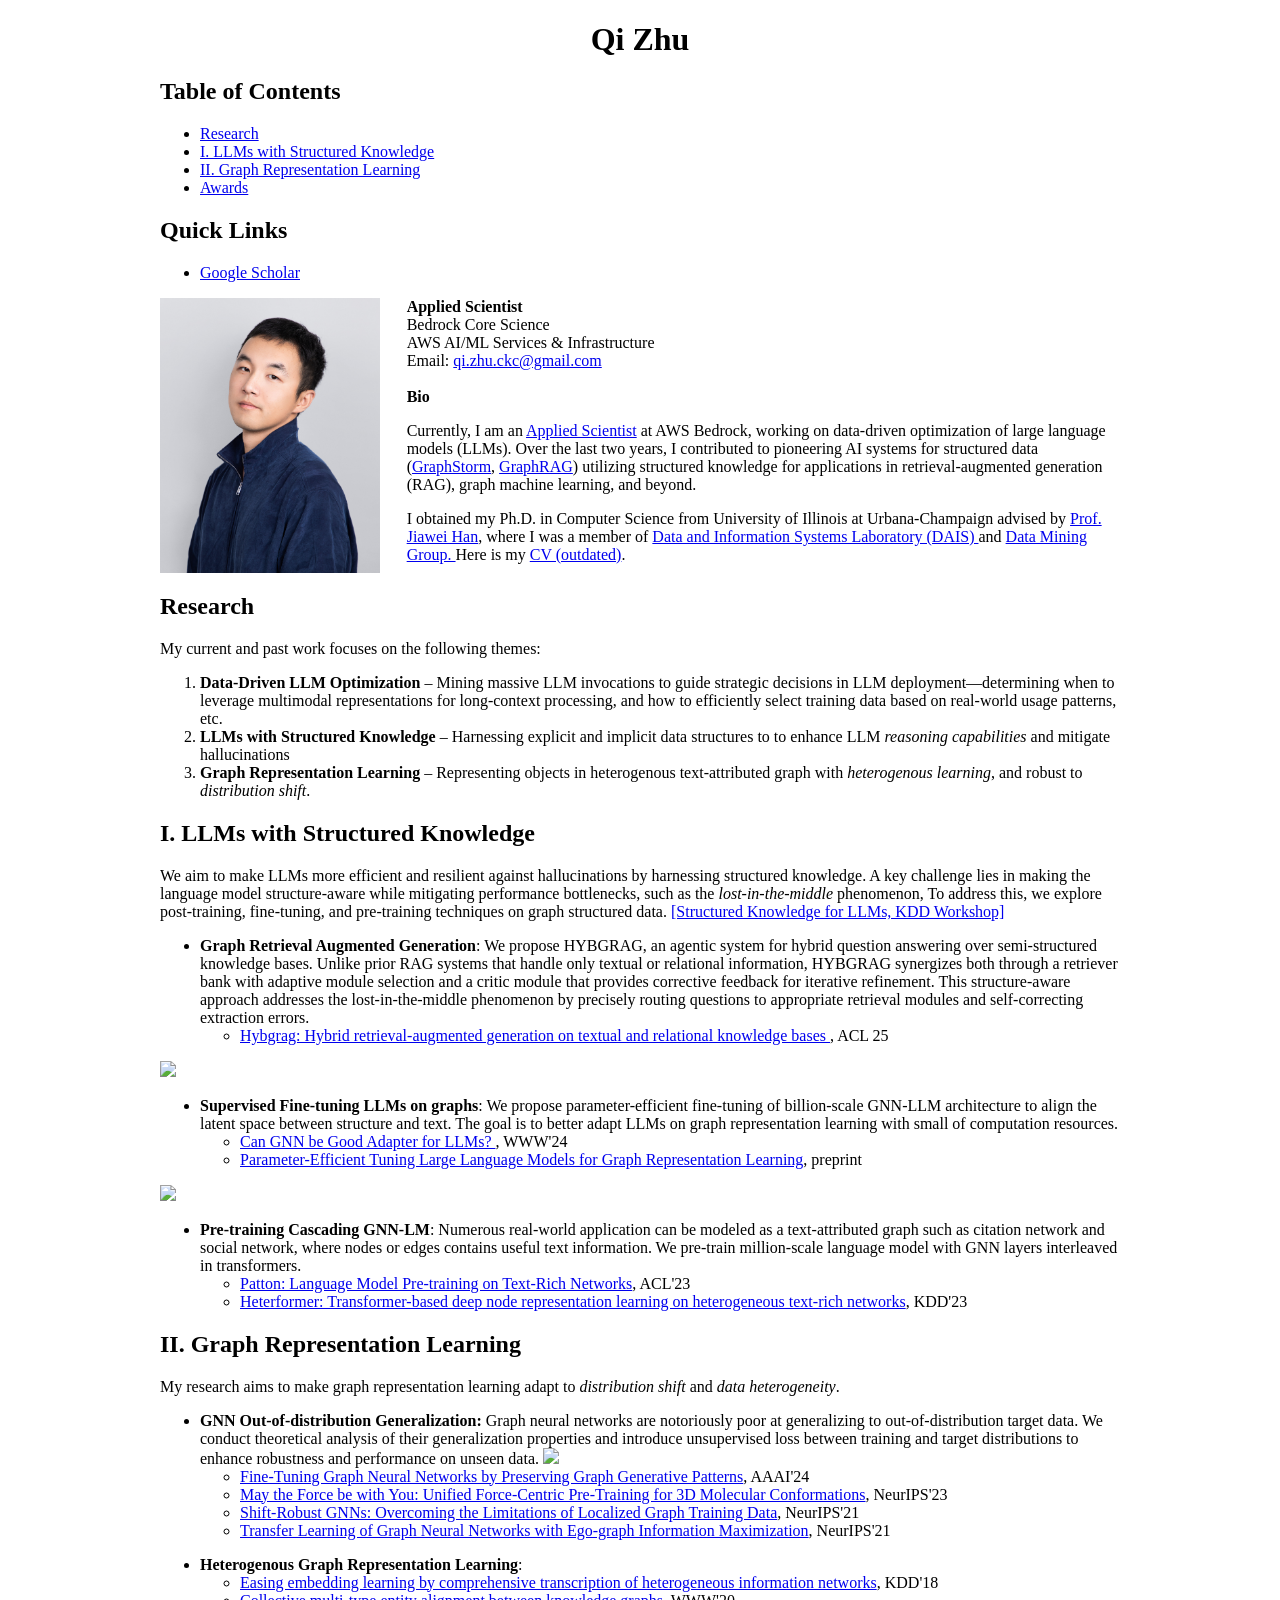
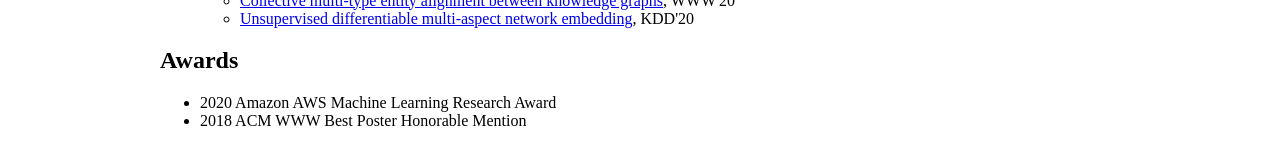
==== index.html @ 752761e5 "dec 2025 update" ====
<?xml version="1.0" encoding="utf-8"?>
<!DOCTYPE html PUBLIC "-//W3C//DTD XHTML 1.0 Strict//EN"
"http://www.w3.org/TR/xhtml1/DTD/xhtml1-strict.dtd">
<html xmlns="http://www.w3.org/1999/xhtml" lang="en" xml:lang="en">
<head>
<!-- 2024-06-26 Wed 15:24 -->
<meta http-equiv="Content-Type" content="text/html;charset=utf-8" />
<meta name="viewport" content="width=device-width, initial-scale=1" />
<title>Qi Zhu</title>
<meta name="generator" content="Org Mode" />
<style>
  #content { max-width: 60em; margin: auto; }
  .title  { text-align: center;
             margin-bottom: .2em; }
  .subtitle { text-align: center;
              font-size: medium;
              font-weight: bold;
              margin-top:0; }
  .todo   { font-family: monospace; color: red; }
  .done   { font-family: monospace; color: green; }
  .priority { font-family: monospace; color: orange; }
  .tag    { background-color: #eee; font-family: monospace;
            padding: 2px; font-size: 80%; font-weight: normal; }
  .timestamp { color: #bebebe; }
  .timestamp-kwd { color: #5f9ea0; }
  .org-right  { margin-left: auto; margin-right: 0px;  text-align: right; }
  .org-left   { margin-left: 0px;  margin-right: auto; text-align: left; }
  .org-center { margin-left: auto; margin-right: auto; text-align: center; }
  .underline { text-decoration: underline; }
  #postamble p, #preamble p { font-size: 90%; margin: .2em; }
  p.verse { margin-left: 3%; }
  pre {
    border: 1px solid #e6e6e6;
    border-radius: 3px;
    background-color: #f2f2f2;
    padding: 8pt;
    font-family: monospace;
    overflow: auto;
    margin: 1.2em;
  }
  pre.src {
    position: relative;
    overflow: auto;
  }
  pre.src:before {
    display: none;
    position: absolute;
    top: -8px;
    right: 12px;
    padding: 3px;
    color: #555;
    background-color: #f2f2f299;
  }
  pre.src:hover:before { display: inline; margin-top: 14px;}
  /* Languages per Org manual */
  pre.src-asymptote:before { content: 'Asymptote'; }
  pre.src-awk:before { content: 'Awk'; }
  pre.src-authinfo::before { content: 'Authinfo'; }
  pre.src-C:before { content: 'C'; }
  /* pre.src-C++ doesn't work in CSS */
  pre.src-clojure:before { content: 'Clojure'; }
  pre.src-css:before { content: 'CSS'; }
  pre.src-D:before { content: 'D'; }
  pre.src-ditaa:before { content: 'ditaa'; }
  pre.src-dot:before { content: 'Graphviz'; }
  pre.src-calc:before { content: 'Emacs Calc'; }
  pre.src-emacs-lisp:before { content: 'Emacs Lisp'; }
  pre.src-fortran:before { content: 'Fortran'; }
  pre.src-gnuplot:before { content: 'gnuplot'; }
  pre.src-haskell:before { content: 'Haskell'; }
  pre.src-hledger:before { content: 'hledger'; }
  pre.src-java:before { content: 'Java'; }
  pre.src-js:before { content: 'Javascript'; }
  pre.src-latex:before { content: 'LaTeX'; }
  pre.src-ledger:before { content: 'Ledger'; }
  pre.src-lisp:before { content: 'Lisp'; }
  pre.src-lilypond:before { content: 'Lilypond'; }
  pre.src-lua:before { content: 'Lua'; }
  pre.src-matlab:before { content: 'MATLAB'; }
  pre.src-mscgen:before { content: 'Mscgen'; }
  pre.src-ocaml:before { content: 'Objective Caml'; }
  pre.src-octave:before { content: 'Octave'; }
  pre.src-org:before { content: 'Org mode'; }
  pre.src-oz:before { content: 'OZ'; }
  pre.src-plantuml:before { content: 'Plantuml'; }
  pre.src-processing:before { content: 'Processing.js'; }
  pre.src-python:before { content: 'Python'; }
  pre.src-R:before { content: 'R'; }
  pre.src-ruby:before { content: 'Ruby'; }
  pre.src-sass:before { content: 'Sass'; }
  pre.src-scheme:before { content: 'Scheme'; }
  pre.src-screen:before { content: 'Gnu Screen'; }
  pre.src-sed:before { content: 'Sed'; }
  pre.src-sh:before { content: 'shell'; }
  pre.src-sql:before { content: 'SQL'; }
  pre.src-sqlite:before { content: 'SQLite'; }
  /* additional languages in org.el's org-babel-load-languages alist */
  pre.src-forth:before { content: 'Forth'; }
  pre.src-io:before { content: 'IO'; }
  pre.src-J:before { content: 'J'; }
  pre.src-makefile:before { content: 'Makefile'; }
  pre.src-maxima:before { content: 'Maxima'; }
  pre.src-perl:before { content: 'Perl'; }
  pre.src-picolisp:before { content: 'Pico Lisp'; }
  pre.src-scala:before { content: 'Scala'; }
  pre.src-shell:before { content: 'Shell Script'; }
  pre.src-ebnf2ps:before { content: 'ebfn2ps'; }
  /* additional language identifiers per "defun org-babel-execute"
       in ob-*.el */
  pre.src-cpp:before  { content: 'C++'; }
  pre.src-abc:before  { content: 'ABC'; }
  pre.src-coq:before  { content: 'Coq'; }
  pre.src-groovy:before  { content: 'Groovy'; }
  /* additional language identifiers from org-babel-shell-names in
     ob-shell.el: ob-shell is the only babel language using a lambda to put
     the execution function name together. */
  pre.src-bash:before  { content: 'bash'; }
  pre.src-csh:before  { content: 'csh'; }
  pre.src-ash:before  { content: 'ash'; }
  pre.src-dash:before  { content: 'dash'; }
  pre.src-ksh:before  { content: 'ksh'; }
  pre.src-mksh:before  { content: 'mksh'; }
  pre.src-posh:before  { content: 'posh'; }
  /* Additional Emacs modes also supported by the LaTeX listings package */
  pre.src-ada:before { content: 'Ada'; }
  pre.src-asm:before { content: 'Assembler'; }
  pre.src-caml:before { content: 'Caml'; }
  pre.src-delphi:before { content: 'Delphi'; }
  pre.src-html:before { content: 'HTML'; }
  pre.src-idl:before { content: 'IDL'; }
  pre.src-mercury:before { content: 'Mercury'; }
  pre.src-metapost:before { content: 'MetaPost'; }
  pre.src-modula-2:before { content: 'Modula-2'; }
  pre.src-pascal:before { content: 'Pascal'; }
  pre.src-ps:before { content: 'PostScript'; }
  pre.src-prolog:before { content: 'Prolog'; }
  pre.src-simula:before { content: 'Simula'; }
  pre.src-tcl:before { content: 'tcl'; }
  pre.src-tex:before { content: 'TeX'; }
  pre.src-plain-tex:before { content: 'Plain TeX'; }
  pre.src-verilog:before { content: 'Verilog'; }
  pre.src-vhdl:before { content: 'VHDL'; }
  pre.src-xml:before { content: 'XML'; }
  pre.src-nxml:before { content: 'XML'; }
  /* add a generic configuration mode; LaTeX export needs an additional
     (add-to-list 'org-latex-listings-langs '(conf " ")) in .emacs */
  pre.src-conf:before { content: 'Configuration File'; }

  table { border-collapse:collapse; }
  caption.t-above { caption-side: top; }
  caption.t-bottom { caption-side: bottom; }
  td, th { vertical-align:top;  }
  th.org-right  { text-align: center;  }
  th.org-left   { text-align: center;   }
  th.org-center { text-align: center; }
  td.org-right  { text-align: right;  }
  td.org-left   { text-align: left;   }
  td.org-center { text-align: center; }
  dt { font-weight: bold; }
  .footpara { display: inline; }
  .footdef  { margin-bottom: 1em; }
  .figure { padding: 1em; }
  .figure p { text-align: center; }
  .equation-container {
    display: table;
    text-align: center;
    width: 100%;
  }
  .equation {
    vertical-align: middle;
  }
  .equation-label {
    display: table-cell;
    text-align: right;
    vertical-align: middle;
  }
  .inlinetask {
    padding: 10px;
    border: 2px solid gray;
    margin: 10px;
    background: #ffffcc;
  }
  #org-div-home-and-up
   { text-align: right; font-size: 70%; white-space: nowrap; }
  textarea { overflow-x: auto; }
  .linenr { font-size: smaller }
  .code-highlighted { background-color: #ffff00; }
  .org-info-js_info-navigation { border-style: none; }
  #org-info-js_console-label
    { font-size: 10px; font-weight: bold; white-space: nowrap; }
  .org-info-js_search-highlight
    { background-color: #ffff00; color: #000000; font-weight: bold; }
  .org-svg { }
</style>
<link href="css" rel="stylesheet">
<link rel="stylesheet" type="text/css" href="main.css" />
</head>
<body>
<div id="content" class="content">
<h1 class="title">Qi Zhu</h1>
<div id="table-of-contents" role="doc-toc">
<h2>Table of Contents</h2>
<div id="text-table-of-contents" role="doc-toc">
<ul>
<li><a href="#orgbfaee0b">Research</a></li>
<li><a href="#orge2b9ad1">I. LLMs with Structured Knowledge</a></li>
<li><a href="#org9b0ed89">II. Graph Representation Learning</a></li>
<li><a href="#orgf8bf28a">Awards</a></li>
</ul>
</div>
<h2>Quick Links</h2>
<div id="text-table-of-contents">
<ul>
    <li><a href="https://scholar.google.com/citations?user=xCHy4c8AAAAJ&hl=en">Google Scholar</a></li>
</ul>
</div>
</div>
<!-- Global site tag (gtag.js) - Google Analytics -->
<!-- <script async src="https://www.googletagmanager.com/gtag/js?id=UA-96993546-1"></script>  -->
<script>
  window.dataLayer = window.dataLayer || [];
  function gtag(){dataLayer.push(arguments);}
  gtag('js', new Date());
  gtag('config', 'UA-96993546-1');
</script>
<table border="0" cellpadding="0">
<tbody> <tr>
<td valign="top" style="min-width:120px;">
<img src="./selfie.jpg" width="220" style="float:left; margin:0pt 20pt 0pt 0pt;" >
</td>
<td valign="top">
<b>Applied Scientist</b><br>
Bedrock Core Science<br>
AWS AI/ML Services & Infrastructure<br>
<!-- <a href="https://zju">Computer Science Department</a><br> -->
<!-- Office: CODA E1358B<br>  -->
<!--  Address: Urbana, IL 61820<br>  -->
Email: <a href="mailto:qi.zhu.ckc@gmail.com">qi.zhu.ckc@gmail.com</a><br>
<br>

<b>Bio</b><br>
<p>
  Currently, I am an <a href="https://www.linkedin.com/in/qi-zhu-22633598/">Applied Scientist</a> at AWS Bedrock, working on data-driven optimization of large language models (LLMs).
  Over the last two years, I contributed to pioneering AI systems for structured data (<a href="https://dl.acm.org/doi/pdf/10.1145/3637528.3671603">GraphStorm</a>, <a href="https://aws.amazon.com/blogs/machine-learning/build-graphrag-applications-using-amazon-bedrock-knowledge-bases/">GraphRAG</a>) utilizing structured knowledge for applications in retrieval-augmented generation (RAG), graph machine learning, and beyond. 
  
</p>
I obtained my Ph.D. in Computer Science from University of Illinois at Urbana-Champaign advised by 
<a href="https://hanj.cs.illinois.edu/">Prof. Jiawei Han</a>, where I was a member of <a href="https://hanj.cs.illinois.edu/">
  Data and Information Systems Laboratory (DAIS)
</a>
 and 
 <a href="http://dm1.cs.uiuc.edu/">
  Data Mining Group. 
 </a>
Here is my <a href="./files/resume.pdf">CV (outdated)</a>.
</td>
</tr>
</tbody>
</table>

<div id="outline-container-orgbfaee0b" class="outline-2">
<h2 id="orgbfaee0b">Research</h2>
<div class="outline-text-2" id="text-orgbfaee0b">

<p>
  My current and past work focuses on the following themes:
</p>

<ol class="org-ol">
<li><b> Data-Driven LLM Optimization</b> &#x2013; Mining massive LLM invocations to guide strategic decisions in LLM deployment—determining when to leverage multimodal representations for long-context processing, and how to efficiently select training data based on real-world usage patterns, etc.</li>
<li><b>LLMs with Structured Knowledge</b> &#x2013; Harnessing explicit and implicit data structures to to enhance LLM <i>reasoning capabilities</i> and mitigate hallucinations</li>

<!--  <li><b>Generalization of Graph Neural Networks</b> &#x2013; Making graph neural networks more robust to low-quality annotations and generalizable across different datasets.</li>  -->

<li><b>Graph Representation Learning</b> &#x2013; Representing objects in heterogenous text-attributed graph with <i> heterogenous learning</i>, and robust to <i>distribution shift</i>.</li>
</ol>

</div>
</div>

<div id="outline-container-orge2b9ad1" class="outline-2">
<h2 id="orge2b9ad1">I. LLMs with Structured Knowledge</h2>
<div class="outline-text-2" id="text-orge2b9ad1">
<p>
  We aim to make LLMs more efficient and resilient against hallucinations by harnessing structured knowledge. A key challenge lies in making the language model structure-aware while mitigating performance bottlenecks, 
  such as the <i>lost-in-the-middle</i> phenomenon, 
  To address this, we explore post-training, fine-tuning, and pre-training techniques on graph structured data. <a href="https://sknowllm.github.io/">[Structured Knowledge for LLMs, KDD Workshop]</a>
</p>

<ul class="org-ul">
  <li><b>Graph Retrieval Augmented Generation</b>: We propose HYBGRAG, an agentic system for hybrid question answering over semi-structured knowledge bases. Unlike prior RAG systems that handle only textual or relational information, HYBGRAG synergizes both through a retriever bank with adaptive module selection and a critic module that provides corrective feedback for iterative refinement. This structure-aware approach addresses the lost-in-the-middle phenomenon by precisely routing questions to appropriate retrieval modules and self-correcting extraction errors.
  <ul class="org-ul">
  <li><a href="https://aclanthology.org/2025.acl-long.43.pdf">Hybgrag: Hybrid retrieval-augmented generation on textual and relational knowledge bases </a>, ACL 25</li>
  </ul></li>
  </ul>

<img src="img/gnnllm.png" class="wrap" width="350px" />


<ul class="org-ul">
<li><b>Supervised Fine-tuning LLMs on graphs</b>: We propose parameter-efficient fine-tuning of billion-scale GNN-LLM architecture to align the latent space between structure and text.
  The goal is to better adapt LLMs on graph representation learning with small of computation resources.
<ul class="org-ul">
<li><a href="https://arxiv.org/abs/2402.12984">Can GNN be Good Adapter for LLMs? </a>, WWW'24</li>
<li><a href="https://arxiv.org/abs/2404.18271">Parameter-Efficient Tuning Large Language Models for Graph Representation Learning</a>, preprint</li>
</ul></li>
</ul>

<img src="img/patton.png" class="wrap" width="500px" />


<ul class="org-ul">
<li><b>Pre-training Cascading GNN-LM</b>: 
  Numerous real-world application can be modeled as a text-attributed graph such as citation network and social network, 
  where nodes or edges contains useful text information. We pre-train million-scale language model with GNN layers interleaved
  in transformers. 
<ul class="org-ul">
<li><a href="https://arxiv.org/abs/2305.12268">Patton: Language Model Pre-training on Text-Rich Networks</a>, ACL'23</li>
<li><a href="https://arxiv.org/abs/2205.10282">Heterformer: Transformer-based deep node representation learning on heterogeneous text-rich networks</a>, KDD'23</li>
</ul></li>
</ul>

</div>
</div>


<div id="outline-container-org9b0ed89" class="outline-2">
<h2 id="org9b0ed89">II. Graph Representation Learning</h2>
<div class="outline-text-2" id="text-org9b0ed89">

<p>
My research aims to make graph representation learning adapt to <i> distribution shift</i> and <i> data heterogeneity</i>.
</p>

<ul class="org-ul">
<li><b>GNN Out-of-distribution Generalization:</b>
  Graph neural networks are notoriously poor at generalizing to out-of-distribution target data. 
  We conduct theoretical analysis of their generalization properties and introduce unsupervised loss between training and target distributions to enhance robustness and performance on unseen data.
<img src="img/gnn_ood.png" class="wrap" width="250px" />

<ul class="org-ul">
<li><a href="https://ojs.aaai.org/index.php/AAAI/article/view/28755">Fine-Tuning Graph Neural Networks by Preserving Graph Generative Patterns</a>, AAAI'24</li>
<li><a href="https://arxiv.org/abs/2308.14759">May the Force be with You: Unified Force-Centric Pre-Training for 3D Molecular Conformations</a>, NeurIPS'23</li>
<li><a href="https://arxiv.org/abs/2108.01099">Shift-Robust GNNs: Overcoming the Limitations of Localized Graph Training Data</a>, NeurIPS'21</li>
<li><a href="https://arxiv.org/abs/2009.05204">Transfer Learning of Graph Neural Networks with Ego-graph Information Maximization</a>, NeurIPS'21</li>
</ul></li>
</ul>


<ul class="org-ul">
<li><b>Heterogenous Graph Representation Learning</b>:
<ul class="org-ul">
<li><a href="https://arxiv.org/abs/1807.03490">Easing embedding learning by comprehensive transcription of heterogeneous information networks</a>, KDD'18</li>
<li><a href="https://dl.acm.org/doi/abs/10.1145/3366423.3380289">Collective multi-type entity alignment between knowledge graphs</a>, WWW'20</li>
<li><a href="https://arxiv.org/abs/2006.04239">Unsupervised differentiable multi-aspect network embedding</a>, KDD'20</li>
</ul></li>
</ul>
</div>
</div>



<div id="outline-container-orgf8bf28a" class="outline-2">
<h2 id="orgf8bf28a">Awards</h2>
<div class="outline-text-2" id="text-orgf8bf28a">
<ul class="org-ul">
<li>2020 Amazon AWS Machine Learning Research Award</li>
<li>2018 ACM WWW Best Poster Honorable Mention</li>
</ul>
</div>
</div>

</body>
</html>
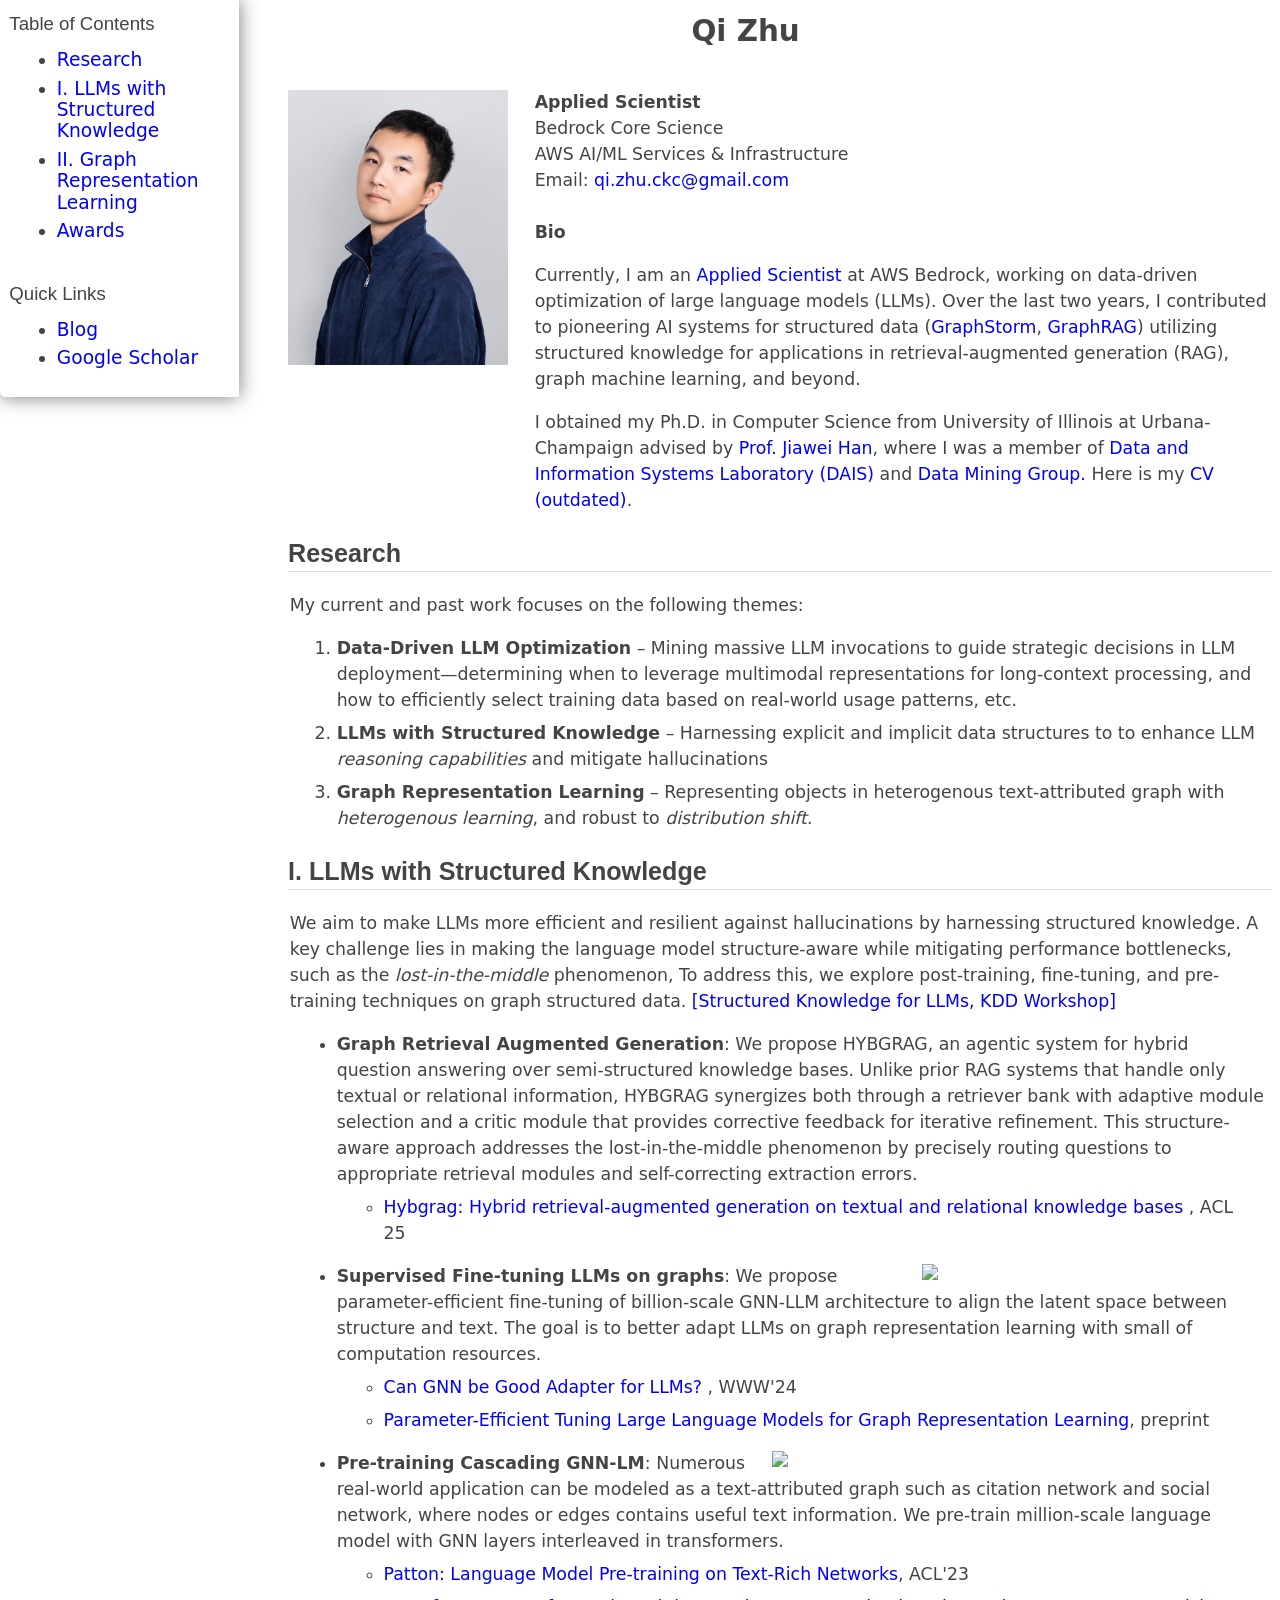
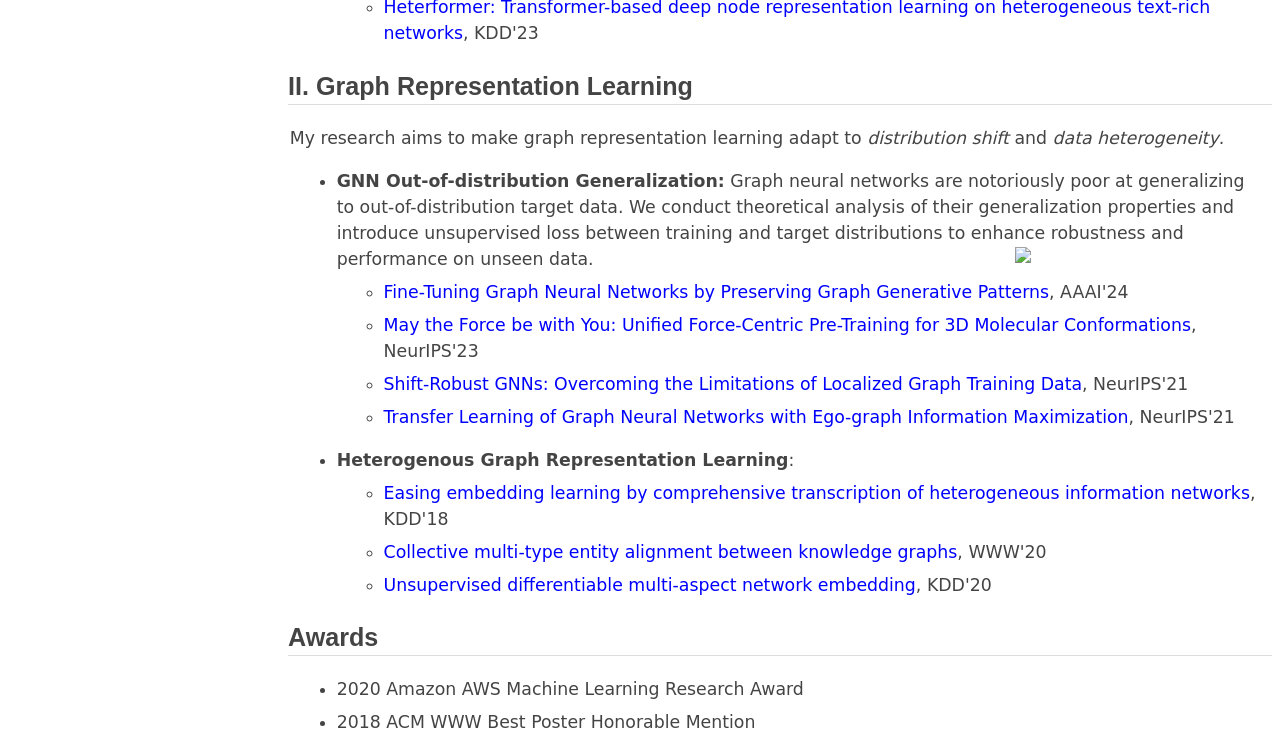
==== commit 11e683ae: "add blog column" ====
--- a/index.html
+++ b/index.html
@@ -211,6 +211,7 @@
 <h2>Quick Links</h2>
 <div id="text-table-of-contents">
 <ul>
+    <li><a href="./blog.html">Blog</a></li>
     <li><a href="https://scholar.google.com/citations?user=xCHy4c8AAAAJ&hl=en">Google Scholar</a></li>
 </ul>
 </div>
--- a/main.css
+++ b/main.css
@@ -0,0 +1,1104 @@
+/* @import url(http://fonts.googleapis.com/css?family=Roboto:400,100,100italic,300,300ita‌​lic,400italic,500,500italic,700,700italic,900italic,900); */
+
+@media all
+{
+    html {
+        margin: 0;
+        font: .9em/1.6em   system-ui, Georgia, Verdana, Roboto, "Droid Serif", "DejaVu Serif", Lato, Sans-serif, Helvetica,  serif;
+        background-image: url(/img/org-mode-unicorn-logo-worg.png);
+        background-attachment: fixed;
+        background-position: right bottom;
+        background-repeat: no-repeat;
+        background-color: white;
+    }
+
+    /* font-family: -apple-system, BlinkMacSystemFont, 'Montserrat', 'Segoe UI', Roboto, Oxygen, Ubuntu, Cantarell, 'Open Sans', 'Helvetica Neue', sans-serif; */
+
+    body {
+        font-size: clamp(11pt, 0.55vw + 9.5pt, 13pt);
+        color: #444;
+        margin-top: 0;
+        /* line-height: 18pt; */
+        line-height: 1.5;
+        /* font-weight: 350; */
+        -webkit-text-size-adjust: 100%;
+        overflow-wrap: break-word;
+        word-wrap: break-word;
+    }
+
+    body #content {
+        /* padding: 2em; */
+        padding-top: 0px;
+        padding-left: 280px;
+        /* padding-right: 240px; */
+        /* min-width: 700px; */
+        /* margin: auto; */
+        margin: unset;
+        max-width: 800pt;
+        /* max-width: 1000px; */
+        /* margin-left: 20px; */
+        background-color: white;
+        /* box-shadow: 3px 3px 5px #888; */
+    }
+
+    body .title {
+        margin-left: 0px;
+        font-size: 22pt;
+    }
+
+    #org-div-home-and-up{
+        position: fixed;
+        right: 0;
+        top: 4em;
+    }
+
+    /* TOC inspired by http://jashkenas.github.com/coffee-script */
+    #table-of-contents {
+        font-size: 14pt;
+        position: fixed;
+        width:239px;
+        /* height: 100%; */
+        left: 0em;
+        top: 0em;
+        background: white;
+        line-height: 16pt;
+        text-align: left;
+        box-shadow: 0 0 1em #777777;
+        -webkit-box-shadow: 0 0 1em #777777;
+        -moz-box-shadow: 0 0 1em #777777;
+        -webkit-border-bottom-left-radius: 5px;
+        -moz-border-radius-bottomleft: 5px;
+        /* ensure doesn't flow off the screen when expanded */
+        max-height: 100%;
+        overflow: auto; }
+    #table-of-contents h2 {
+        font-size: 14pt;
+        max-width: 9em;
+        border: 0;
+        font-weight: normal;
+        padding-left: 0.5em;
+        padding-right: 0.5em;
+        padding-top: 0.05em;
+        padding-bottom: 0.05em; }
+    #table-of-contents #text-table-of-contents {
+        /* display: none; */
+        display: block;
+        max-width: 20em;
+        padding: 0.5em;
+        text-align: left;
+        margin-top: -1.5em;
+    }
+    #table-of-contents:hover #text-table-of-contents {
+        display: block;
+        padding: 0.5em;
+        margin-top: -1.5em; }
+
+    #license {
+        /* padding: .3em; */
+        /* border: 1px solid gray; */
+        background-color: #eeeeee;
+    }
+
+    h1 {
+        /*
+    font-family:Sans;
+    font-weight:bold; */
+        font-size:2.1em;
+        padding:0 0 30px 0;
+        margin-top: 10px;
+        margin-bottom: 10px;
+        margin-right: 7%;
+        /*    color: #6C5D4F; */
+        /* color: grey; */
+    }
+
+    /*
+      h2:before {
+      content: "* "
+      }
+
+h3:before {
+content: "** "
+}
+
+h4:before {
+content: "*** "
+}
+   */
+
+    h2 {
+        font-family:sans-serif;
+        font-size:1.45em;
+        line-height:16px;
+        padding:10px 0 10px 0;
+        /* color: black; */
+        border-bottom: 1px solid #ddd;
+    }
+
+    .outline-text-2 {
+        margin-left: 0.1em
+    }
+
+    h3 {
+        font-family:sans-serif;
+        font-size:1.3em;
+        color: grey;
+        margin-left: 0.6em;
+    }
+
+    /* #A34D32;*/
+
+    .outline-text-3 {
+        margin-left: 0.9em;
+    }
+
+    h4 {
+        font-family:sans-serif;
+        font-size:1.2em;
+        margin-left: 1.2em;
+        color: #A5573E;
+    }
+
+    img.wrap {
+        float: right;
+        margin: 0 0 0 0;
+        max-width: 100%;
+        height: auto;
+    }
+
+    /* Blog post list */
+    .post-list {
+        list-style: none;
+        padding-left: 0;
+    }
+    .post-list > li {
+        margin: 1.5em 0;
+        padding-bottom: 1.2em;
+        border-bottom: 1px solid #eee;
+        line-height: 1.4;
+    }
+    .post-list > li:last-child {
+        border-bottom: none;
+    }
+    .post-title {
+        font-weight: 600;
+        font-size: 1.1em;
+    }
+    .post-date {
+        color: #999;
+        font-size: 0.85em;
+        font-family: monospace;
+        margin-left: 0.5em;
+        white-space: nowrap;
+    }
+    .post-excerpt {
+        margin: 0.4em 0 0;
+        color: #666;
+        font-size: 0.95em;
+    }
+    .post-meta {
+        color: #999;
+        font-size: 0.9em;
+        font-family: monospace;
+        margin-top: -0.5em;
+        margin-bottom: 1.5em;
+    }
+    .page-subtitle {
+        color: #888;
+        font-weight: normal;
+        font-size: 0.55em;
+    }
+
+    .outline-text-4 {
+        margin-left: 1.45em;
+    }
+
+    /* a {text-decoration: none; font-weight: 400; color:#0055AA} */
+    a {text-decoration: none; font-weight: 400; color:blue}
+    a:visited {text-decoration: none; font-weight: 400; color: blue;}
+    a:hover {text-decoration: underline;}
+
+    .todo {
+        color: #CA0000;
+    }
+
+    .done {
+        color: #006666;
+    }
+
+    .timestamp-kwd {
+        color: #444;
+    }
+
+    .tag {
+
+    }
+
+    li {
+        margin: .4em;
+    }
+
+    table {
+        border: none;
+    }
+
+    td {
+        border: none;
+    }
+
+    th {
+        border: none;
+    }
+
+    code {
+        font-size: 100%;
+        /* color: black; */
+        border: 1px solid #DEDEDE;
+        padding: 0px 0.2em;
+    }
+
+    img {
+        border: none;
+        max-width: 100%;
+        height: auto;
+    }
+
+    /* Keep the bio selfie at its original size on desktop; the global
+       img rule above otherwise shrinks it via a circular td/img layout. */
+    #content table td img {
+        width: 220px;
+        max-width: 220px;
+    }
+
+    .share img {
+        opacity: .4;
+        -moz-opacity: .4;
+        filter: alpha(opacity=40);
+    }
+
+    .share img:hover {
+        opacity: 1;
+        -moz-opacity: 1;
+        filter: alpha(opacity=100);
+    }
+
+    /* pre {border: 1px solid #555; */
+    /*      background: #EEE; */
+    /*      font-size: 9pt; */
+    /*      padding: 1em; */
+    /*     } */
+
+    /* pre { */
+    /*     color: #e5e5e5; */
+    /*     background-color: #000000; */
+    /*     padding: 1.4em; */
+    /*     border: 2px solid gray; */
+    /* } */
+
+    /* pre { */
+    /*     background-color: #2b2b2b; */
+    /*     border: 4px solid gray; */
+    /*     color: #EEE; */
+    /*     overflow: auto; */
+    /*     padding: 1em; */
+    /*  } */
+
+    pre {
+        font-family: Droid Sans Mono, Monaco, Consolas, "Lucida Console", monospace;
+        /* color: black; */
+        font-size: 90%;
+        background-color: #ffffff;
+        padding: 1.2em;
+        border: 2px solid #dddddd;
+        overflow: auto;
+    }
+
+    .org-info-box {
+        clear:both;
+        margin-left:auto;
+        margin-right:auto;
+        padding:0.7em;
+        /* border:1px solid #CCC; */
+        /* border-radius:10px; */
+        /* -moz-border-radius:10px; */
+    }
+    .org-info-box img {
+        float:left;
+        margin:0em 0.5em 0em 0em;
+    }
+    .org-info-box p {
+        margin:0em;
+        padding:0em;
+    }
+
+    .builtin {
+        /* font-lock-builtin-face */
+        color: #f4a460;
+    }
+    .comment {
+        /* font-lock-comment-face */
+        color: #737373;
+    }
+    .comment-delimiter {
+        /* font-lock-comment-delimiter-face */
+        color: #666666;
+    }
+    .constant {
+        /* font-lock-constant-face */
+        color: #db7093;
+    }
+    .doc {
+        /* font-lock-doc-face */
+        color: #b3b3b3;
+    }
+    .function-name {
+        /* font-lock-function-name-face */
+        color: #5f9ea0;
+    }
+    .headline {
+        /* headline-face */
+        color: #ffffff;
+        background-color: #000000;
+        font-weight: bold;
+    }
+    .keyword {
+        /* font-lock-keyword-face */
+        color: #4682b4;
+    }
+    .negation-char {
+    }
+    .regexp-grouping-backslash {
+    }
+    .regexp-grouping-construct {
+    }
+    .string {
+        /* font-lock-string-face */
+        color: #ccc79a;
+    }
+    .todo-comment {
+        /* todo-comment-face */
+        color: #ffffff;
+        background-color: #000000;
+        font-weight: bold;
+    }
+    .variable-name {
+        /* font-lock-variable-name-face */
+        color: #ff6a6a;
+    }
+    .warning {
+        /* font-lock-warning-face */
+        color: #ffffff;
+        background-color: #cd5c5c;
+        font-weight: bold;
+    }
+    pre.a {
+        color: inherit;
+        background-color: inherit;
+        font: inherit;
+        text-decoration: inherit;
+    }
+    pre.a:hover {
+        text-decoration: underline;
+    }
+
+    /* Styles for org-info.js */
+
+    .org-info-js_info-navigation
+    {
+        border-style:none;
+    }
+
+    #org-info-js_console-label
+    {
+        font-size:10px;
+        font-weight:bold;
+        white-space:nowrap;
+    }
+
+    .org-info-js_search-highlight
+    {
+        background-color:#ffff00;
+        color:#000000;
+        font-weight:bold;
+    }
+
+    #org-info-js-window
+    {
+        border-bottom:1px solid black;
+        padding-bottom:10px;
+        margin-bottom:10px;
+    }
+
+    .org-info-search-highlight
+    {
+        background-color:#adefef; /* same color as emacs default */
+        color:#000000;
+        font-weight:bold;
+    }
+
+    .org-bbdb-company {
+        /* bbdb-company */
+        font-style: italic;
+    }
+    .org-bbdb-field-name {
+    }
+    .org-bbdb-field-value {
+    }
+    .org-bbdb-name {
+        /* bbdb-name */
+        text-decoration: underline;
+    }
+    .org-bold {
+        /* bold */
+        font-weight: bold;
+    }
+    .org-bold-italic {
+        /* bold-italic */
+        font-weight: bold;
+        font-style: italic;
+    }
+    .org-border {
+        /* border */
+        background-color: #000000;
+    }
+    .org-buffer-menu-buffer {
+        /* buffer-menu-buffer */
+        font-weight: bold;
+    }
+    .org-builtin {
+        /* font-lock-builtin-face */
+        color: #da70d6;
+    }
+    .org-button {
+        /* button */
+        text-decoration: underline;
+    }
+    .org-c-nonbreakable-space {
+        /* c-nonbreakable-space-face */
+        background-color: #ff0000;
+        font-weight: bold;
+    }
+    .org-calendar-today {
+        /* calendar-today */
+        text-decoration: underline;
+    }
+    .org-comment {
+        /* font-lock-comment-face */
+        color: #b22222;
+    }
+    .org-comment-delimiter {
+        /* font-lock-comment-delimiter-face */
+        color: #b22222;
+    }
+    .org-constant {
+        /* font-lock-constant-face */
+        color: #5f9ea0;
+    }
+    .org-cursor {
+        /* cursor */
+        background-color: #000000;
+    }
+    .org-default {
+        /* default */
+        color: #000000;
+        background-color: #ffffff;
+    }
+    .org-diary {
+        /* diary */
+        color: #ff0000;
+    }
+    .org-doc {
+        /* font-lock-doc-face */
+        color: #bc8f8f;
+    }
+    .org-escape-glyph {
+        /* escape-glyph */
+        color: #a52a2a;
+    }
+    .org-file-name-shadow {
+        /* file-name-shadow */
+        color: #7f7f7f;
+    }
+    .org-fixed-pitch {
+    }
+    .org-fringe {
+        /* fringe */
+        background-color: #f2f2f2;
+    }
+    .org-function-name {
+        /* font-lock-function-name-face */
+        color: #0000ff;
+    }
+    .org-header-line {
+        /* header-line */
+        color: #333333;
+        background-color: #e5e5e5;
+    }
+    .org-help-argument-name {
+        /* help-argument-name */
+        font-style: italic;
+    }
+    .org-highlight {
+        /* highlight */
+        background-color: #b4eeb4;
+    }
+    .org-holiday {
+        /* holiday */
+        background-color: #ffc0cb;
+    }
+    .org-info-header-node {
+        /* info-header-node */
+        color: #a52a2a;
+        font-weight: bold;
+        font-style: italic;
+    }
+    .org-info-header-xref {
+        /* info-header-xref */
+        color: #0000ff;
+        text-decoration: underline;
+    }
+    .org-info-menu-header {
+        /* info-menu-header */
+        font-weight: bold;
+    }
+    .org-info-menu-star {
+        /* info-menu-star */
+        color: #ff0000;
+    }
+    .org-info-node {
+        /* info-node */
+        color: #a52a2a;
+        font-weight: bold;
+        font-style: italic;
+    }
+    .org-info-title-1 {
+        /* info-title-1 */
+        font-size: 172%;
+        font-weight: bold;
+    }
+    .org-info-title-2 {
+        /* info-title-2 */
+        font-size: 144%;
+        font-weight: bold;
+    }
+    .org-info-title-3 {
+        /* info-title-3 */
+        font-size: 120%;
+        font-weight: bold;
+    }
+    .org-info-title-4 {
+        /* info-title-4 */
+        font-weight: bold;
+    }
+    .org-info-xref {
+        /* info-xref */
+        color: #0000ff;
+        text-decoration: underline;
+    }
+    .org-isearch {
+        /* isearch */
+        color: #b0e2ff;
+        background-color: #cd00cd;
+    }
+    .org-italic {
+        /* italic */
+        font-style: italic;
+    }
+    .org-keyword {
+        /* font-lock-keyword-face */
+        color: #a020f0;
+    }
+    .org-lazy-highlight {
+        /* lazy-highlight */
+        background-color: #afeeee;
+    }
+    .org-link {
+        /* link */
+        color: #0000ff;
+        text-decoration: underline;
+    }
+    .org-link-visited {
+        /* link-visited */
+        /* color: #8b008b; */
+        color: #0000ff;
+        text-decoration: underline;
+    }
+    .org-match {
+        /* match */
+        background-color: #ffff00;
+    }
+    .org-menu {
+    }
+    .org-message-cited-text {
+        /* message-cited-text */
+        color: #ff0000;
+    }
+    .org-message-header-cc {
+        /* message-header-cc */
+        color: #191970;
+    }
+    .org-message-header-name {
+        /* message-header-name */
+        color: #6495ed;
+    }
+    .org-message-header-newsgroups {
+        /* message-header-newsgroups */
+        color: #00008b;
+        font-weight: bold;
+        font-style: italic;
+    }
+    .org-message-header-other {
+        /* message-header-other */
+        color: #4682b4;
+    }
+    .org-message-header-subject {
+        /* message-header-subject */
+        color: #000080;
+        font-weight: bold;
+    }
+    .org-message-header-to {
+        /* message-header-to */
+        color: #191970;
+        font-weight: bold;
+    }
+    .org-message-header-xheader {
+        /* message-header-xheader */
+        color: #0000ff;
+    }
+    .org-message-mml {
+        /* message-mml */
+        color: #228b22;
+    }
+    .org-message-separator {
+        /* message-separator */
+        color: #a52a2a;
+    }
+    .org-minibuffer-prompt {
+        /* minibuffer-prompt */
+        color: #0000cd;
+    }
+    .org-mm-uu-extract {
+        /* mm-uu-extract */
+        color: #006400;
+        background-color: #ffffe0;
+    }
+    .org-mode-line {
+        /* mode-line */
+        color: #000000;
+        background-color: #bfbfbf;
+    }
+    .org-mode-line-buffer-id {
+        /* mode-line-buffer-id */
+        font-weight: bold;
+    }
+    .org-mode-line-highlight {
+    }
+    .org-mode-line-inactive {
+        /* mode-line-inactive */
+        color: #333333;
+        background-color: #e5e5e5;
+    }
+    .org-mouse {
+        /* mouse */
+        background-color: #000000;
+    }
+    .org-negation-char {
+    }
+    .org-next-error {
+        /* next-error */
+        background-color: #eedc82;
+    }
+    .org-nobreak-space {
+        /* nobreak-space */
+        color: #a52a2a;
+        text-decoration: underline;
+    }
+    .org-org-agenda-date {
+        /* org-agenda-date */
+        color: #0000ff;
+    }
+    .org-org-agenda-date-weekend {
+        /* org-agenda-date-weekend */
+        color: #0000ff;
+        font-weight: bold;
+    }
+    .org-org-agenda-restriction-lock {
+        /* org-agenda-restriction-lock */
+        background-color: #ffff00;
+    }
+    .org-org-agenda-structure {
+        /* org-agenda-structure */
+        color: #0000ff;
+    }
+    .org-org-archived {
+        /* org-archived */
+        color: #7f7f7f;
+    }
+    .org-org-code {
+        /* org-code */
+        color: #7f7f7f;
+    }
+    .org-org-column {
+        /* org-column */
+        background-color: #e5e5e5;
+    }
+    .org-org-column-title {
+        /* org-column-title */
+        background-color: #e5e5e5;
+        font-weight: bold;
+        text-decoration: underline;
+    }
+    .org-org-date {
+        /* org-date */
+        color: #a020f0;
+        text-decoration: underline;
+    }
+    .org-org-done {
+        /* org-done */
+        color: #228b22;
+        font-weight: bold;
+    }
+    .org-org-drawer {
+        /* org-drawer */
+        color: #0000ff;
+    }
+    .org-org-ellipsis {
+        /* org-ellipsis */
+        color: #b8860b;
+        text-decoration: underline;
+    }
+    .org-org-formula {
+        /* org-formula */
+        color: #b22222;
+    }
+    .org-org-headline-done {
+        /* org-headline-done */
+        color: #bc8f8f;
+    }
+    .org-org-hide {
+        /* org-hide */
+        color: #e5e5e5;
+    }
+    .org-org-latex-and-export-specials {
+        /* org-latex-and-export-specials */
+        color: #8b4513;
+    }
+    .org-org-level-1 {
+        /* org-level-1 */
+        color: #0000ff;
+    }
+    .org-org-level-2 {
+        /* org-level-2 */
+        color: #b8860b;
+    }
+    .org-org-level-3 {
+        /* org-level-3 */
+        color: #a020f0;
+    }
+    .org-org-level-4 {
+        /* org-level-4 */
+        color: #b22222;
+    }
+    .org-org-level-5 {
+        /* org-level-5 */
+        color: #228b22;
+    }
+    .org-org-level-6 {
+        /* org-level-6 */
+        color: #5f9ea0;
+    }
+    .org-org-level-7 {
+        /* org-level-7 */
+        color: #da70d6;
+    }
+    .org-org-level-8 {
+        /* org-level-8 */
+        color: #bc8f8f;
+    }
+    .org-org-link {
+        /* org-link */
+        color: #a020f0;
+        text-decoration: underline;
+    }
+    .org-org-property-value {
+    }
+    .org-org-scheduled-previously {
+        /* org-scheduled-previously */
+        color: #b22222;
+    }
+    .org-org-scheduled-today {
+        /* org-scheduled-today */
+        color: #006400;
+    }
+    .org-org-sexp-date {
+        /* org-sexp-date */
+        color: #a020f0;
+    }
+    .org-org-special-keyword {
+        /* org-special-keyword */
+        color: #bc8f8f;
+    }
+    .org-org-table {
+        /* org-table */
+        color: #0000ff;
+    }
+    .org-org-tag {
+        /* org-tag */
+        font-weight: bold;
+    }
+    .org-org-target {
+        /* org-target */
+        text-decoration: underline;
+    }
+    .org-org-time-grid {
+        /* org-time-grid */
+        color: #b8860b;
+    }
+    .org-org-todo {
+        /* org-todo */
+        color: #ff0000;
+    }
+    .org-org-upcoming-deadline {
+        /* org-upcoming-deadline */
+        color: #b22222;
+    }
+    .org-org-verbatim {
+        /* org-verbatim */
+        color: #7f7f7f;
+        text-decoration: underline;
+    }
+    .org-org-warning {
+        /* org-warning */
+        color: #ff0000;
+        font-weight: bold;
+    }
+    .org-outline-1 {
+        /* outline-1 */
+        color: #0000ff;
+    }
+    .org-outline-2 {
+        /* outline-2 */
+        color: #b8860b;
+    }
+    .org-outline-3 {
+        /* outline-3 */
+        color: #a020f0;
+    }
+    .org-outline-4 {
+        /* outline-4 */
+        color: #b22222;
+    }
+    .org-outline-5 {
+        /* outline-5 */
+        color: #228b22;
+    }
+    .org-outline-6 {
+        /* outline-6 */
+        color: #5f9ea0;
+    }
+    .org-outline-7 {
+        /* outline-7 */
+        color: #da70d6;
+    }
+    .org-outline-8 {
+        /* outline-8 */
+        color: #bc8f8f;
+    }
+    .outline-text-1, .outline-text-2, .outline-text-3, .outline-text-4, .outline-text-5, .outline-text-6 {
+        /* Add more spacing between section. Padding, so that folding with org-info.js works as expected. */
+
+    }
+
+    .org-preprocessor {
+        /* font-lock-preprocessor-face */
+	    color: #da70d6;
+    }
+    .org-query-replace {
+	    /* query-replace */
+	    color: #b0e2ff;
+	    background-color: #cd00cd;
+    }
+    .org-regexp-grouping-backslash {
+	    /* font-lock-regexp-grouping-backslash */
+	    font-weight: bold;
+    }
+    .org-regexp-grouping-construct {
+	    /* font-lock-regexp-grouping-construct */
+	    font-weight: bold;
+    }
+    .org-region {
+	    /* region */
+	    background-color: #eedc82;
+    }
+    .org-rmail-highlight {
+    }
+    .org-scroll-bar {
+	    /* scroll-bar */
+	    background-color: #bfbfbf;
+    }
+    .org-secondary-selection {
+	    /* secondary-selection */
+	    background-color: #ffff00;
+    }
+    .org-shadow {
+	    /* shadow */
+	    color: #7f7f7f;
+    }
+    .org-show-paren-match {
+	    /* show-paren-match */
+	    background-color: #40e0d0;
+    }
+    .org-show-paren-mismatch {
+	    /* show-paren-mismatch */
+	    color: #ffffff;
+	    background-color: #a020f0;
+    }
+    .org-string {
+	    /* font-lock-string-face */
+	    color: #bc8f8f;
+    }
+    .org-texinfo-heading {
+	    /* texinfo-heading */
+	    color: #0000ff;
+    }
+    .org-tool-bar {
+	    /* tool-bar */
+	    color: #000000;
+	    background-color: #bfbfbf;
+    }
+    .org-tooltip {
+	    /* tooltip */
+	    color: #000000;
+	    background-color: #ffffe0;
+    }
+    .org-trailing-whitespace {
+	    /* trailing-whitespace */
+	    background-color: #ff0000;
+    }
+    .org-type {
+	    /* font-lock-type-face */
+	    color: #228b22;
+    }
+    .org-underline {
+	    /* underline */
+	    text-decoration: underline;
+    }
+    .org-variable-name {
+	    /* font-lock-variable-name-face */
+	    color: #b8860b;
+    }
+    .org-variable-pitch {
+    }
+    .org-vertical-border {
+    }
+    .org-warning {
+	    /* font-lock-warning-face */
+	    color: #ff0000;
+	    font-weight: bold;
+    }
+    .rss_box {}
+    .rss_title, rss_title a {}
+    .rss_items {}
+    .rss_item a:link, .rss_item a:visited, .rss_item a:active {}
+    .rss_item a:hover {}
+    .rss_date {}
+
+    label.org-src-name {
+	    font-size: 80%;
+	    font-style: italic;
+    }
+
+    /* .src-emacs-lisp {background: #000000; color: #fff;} */
+
+    #show_source {margin: 0; padding: 0;}
+
+    #postamble {
+	    font-size: 75%;
+	    min-width: 700px;
+	    max-width: 1000px;
+	    margin-left: 20px;
+	    margin-top: 10px;
+	    padding: .2em;
+	    border: 1px solid gray;
+	    background-color: #ffffff;
+	    z-index: -1000;
+    }
+
+} /* END OF @media all */
+
+@media screen and (max-width: 900px)
+{
+    body #content {
+        padding-left: 240px;
+        padding-right: 10px;
+    }
+}
+
+@media screen and (max-width: 750px)
+{
+    #table-of-contents {
+        display: none;
+    }
+
+    body #content {
+        padding-top: 0px;
+        padding-left: 16px;
+        padding-right: 16px;
+        max-width: 100%;
+        background-color: white;
+    }
+
+    /* Shrink the selfie in the bio table on small screens */
+    body #content table td img {
+        width: 130px;
+        max-width: 40vw;
+    }
+
+    body .title {
+        font-size: 20pt;
+    }
+
+    /* Avoid horizontal scroll from wide research figures */
+    img.wrap {
+        float: none;
+        display: block;
+        margin: 1em auto;
+        max-width: 90%;
+    }
+
+    pre {
+        font-size: 80%;
+    }
+
+} /* END OF @media screen */
+
+@media screen and (max-width: 480px)
+{
+    body #content {
+        padding-left: 10px;
+        padding-right: 10px;
+    }
+
+    body .title {
+        font-size: 18pt;
+    }
+
+    .post-list > li {
+        margin: 1.2em 0;
+    }
+
+    /* Stack the bio: image on top, text below */
+    body #content table,
+    body #content table tbody,
+    body #content table tr,
+    body #content table td {
+        display: block;
+        width: 100% !important;
+    }
+    body #content table td img {
+        width: 120px;
+        max-width: 50vw;
+        margin-bottom: 0.8em;
+    }
+
+} /* END OF @media screen and (max-width: 480px) */
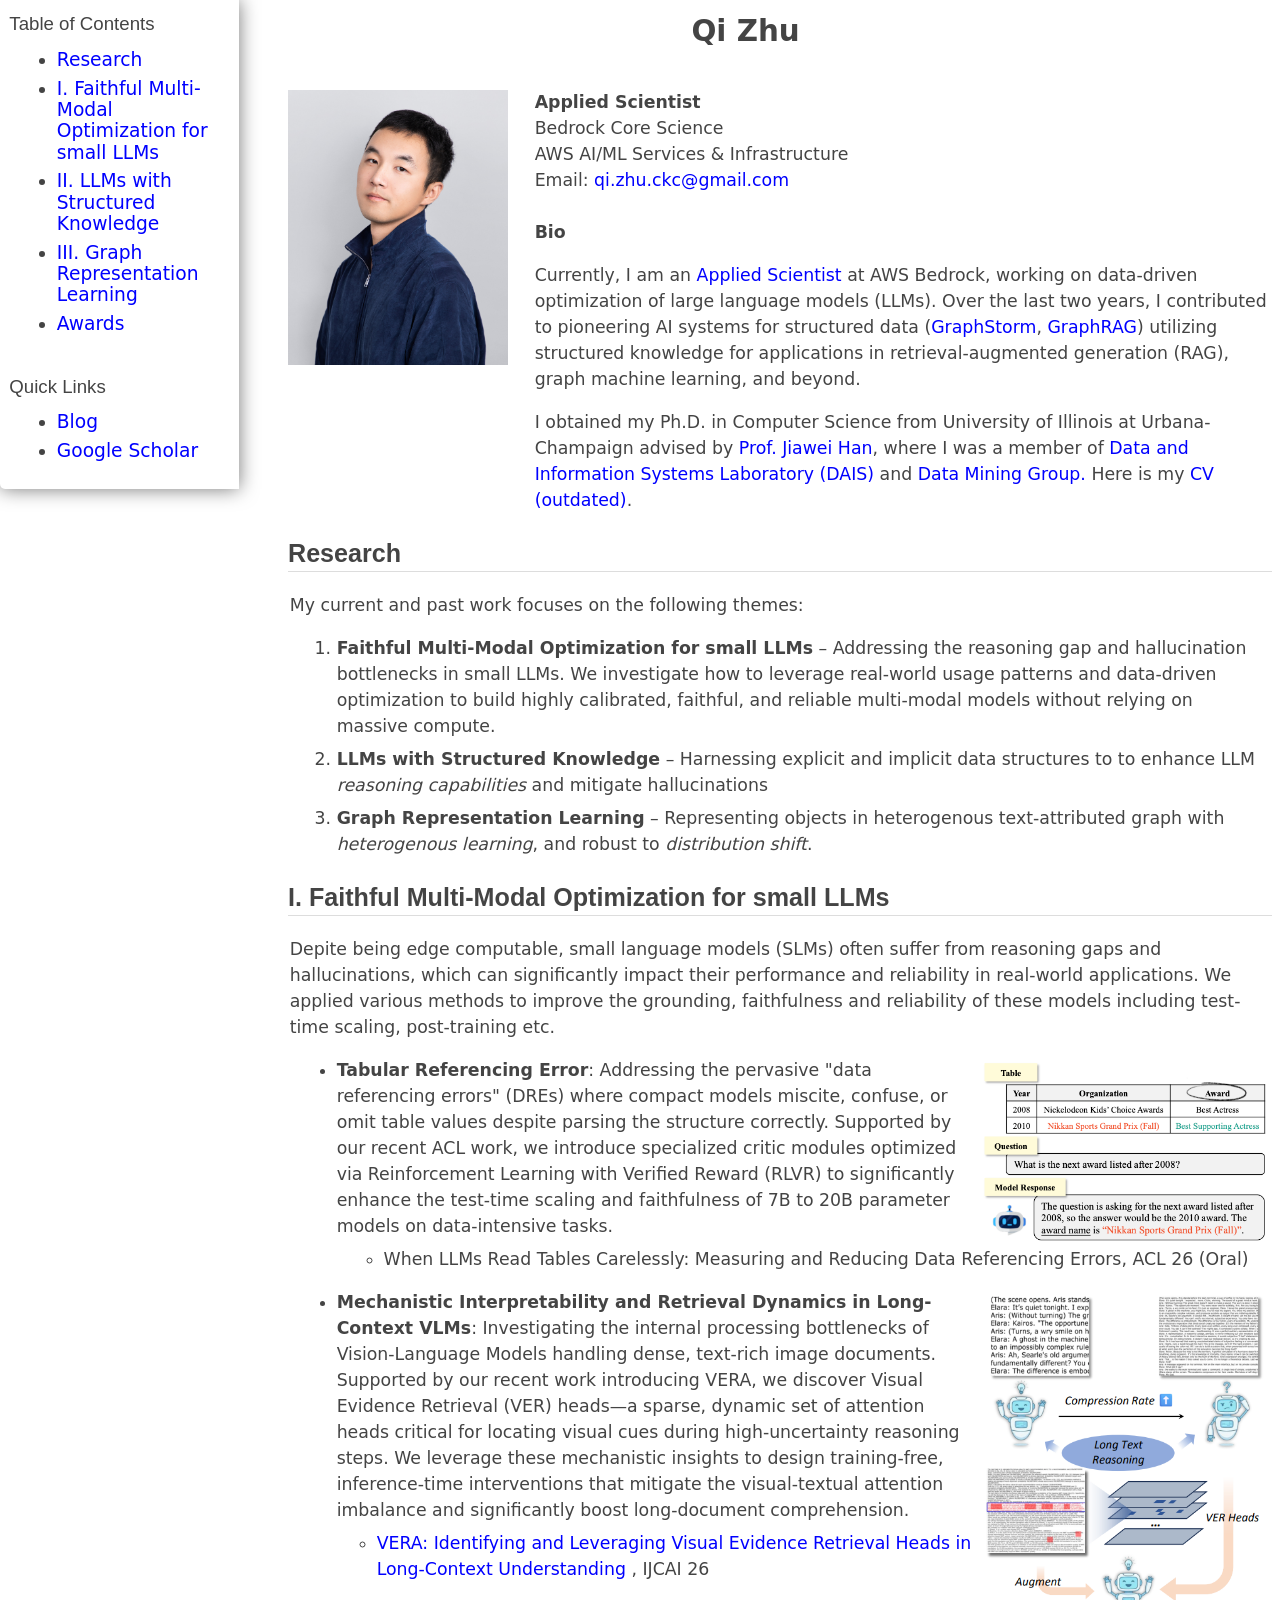
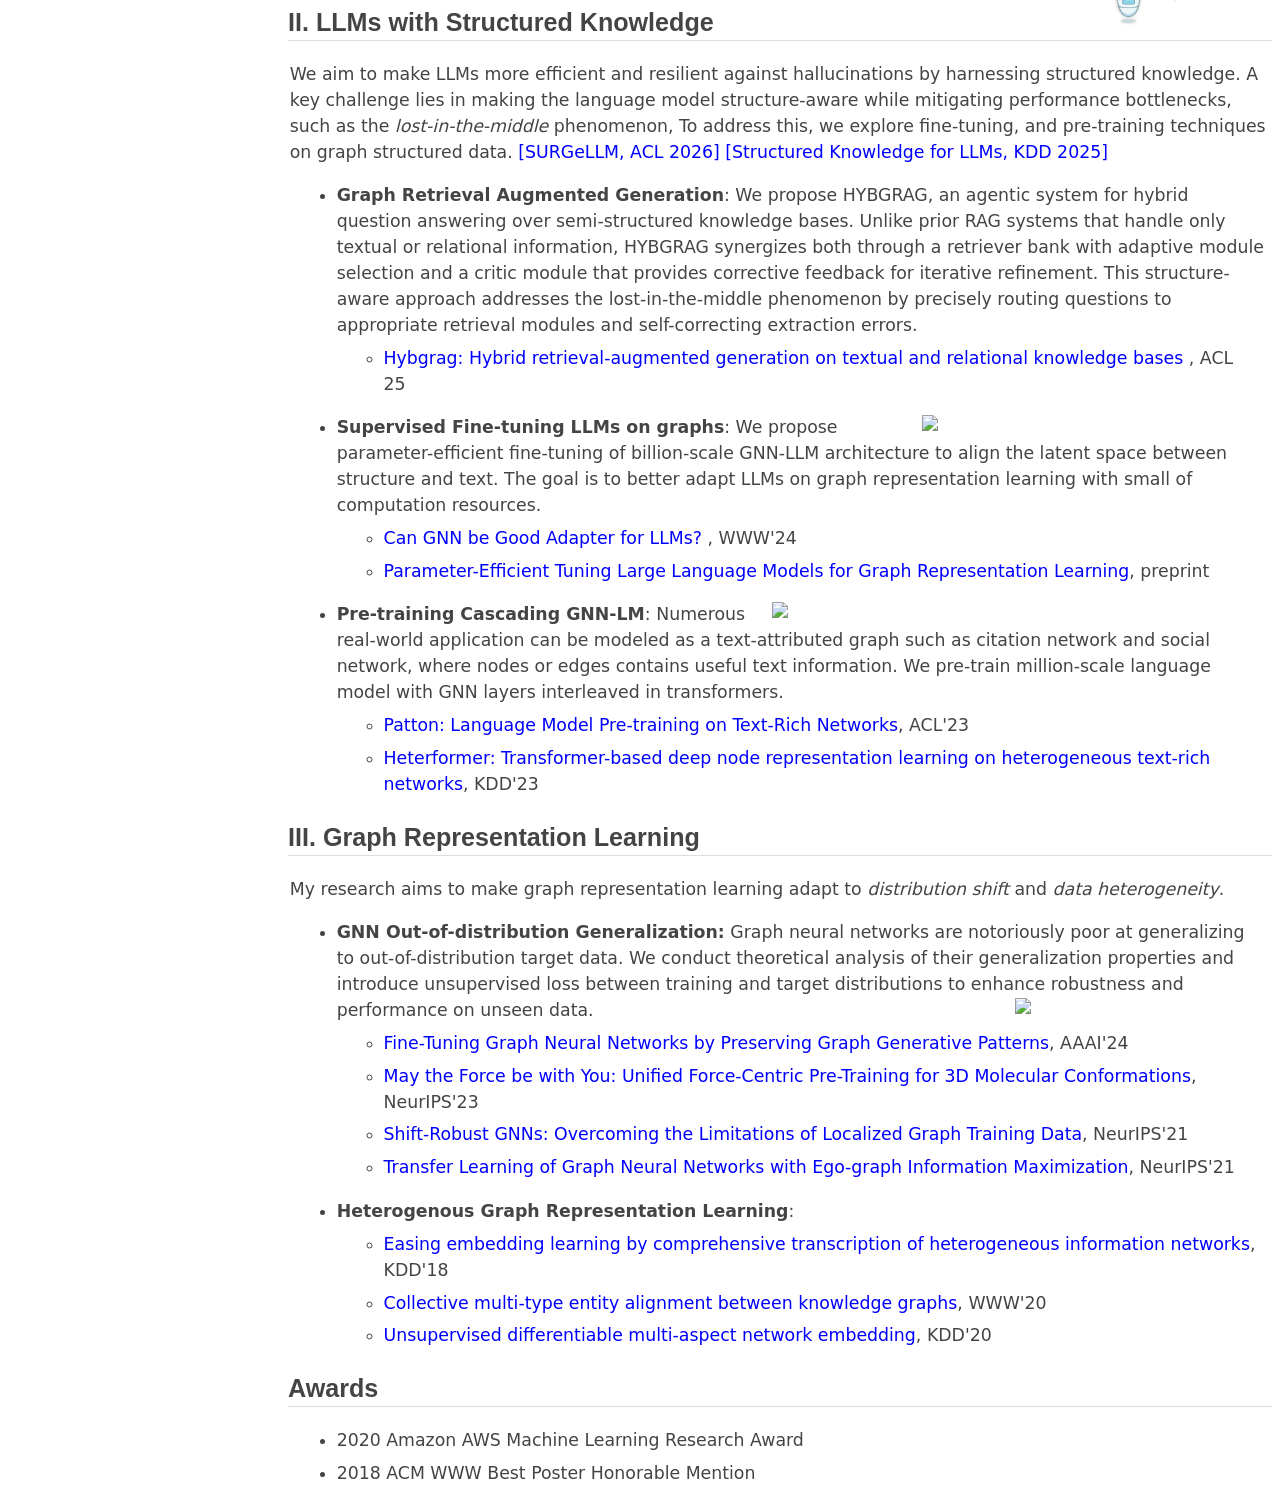
==== commit 2f027e5e: "update" ====
--- a/index.html
+++ b/index.html
@@ -203,8 +203,9 @@
 <div id="text-table-of-contents" role="doc-toc">
 <ul>
 <li><a href="#orgbfaee0b">Research</a></li>
-<li><a href="#orge2b9ad1">I. LLMs with Structured Knowledge</a></li>
-<li><a href="#org9b0ed89">II. Graph Representation Learning</a></li>
+<li><a href="#orgf0b4e5a">I. Faithful Multi-Modal Optimization for small LLMs</a></li>
+<li><a href="#orge2b9ad1">II. LLMs with Structured Knowledge</a></li>
+<li><a href="#org9b0ed89">III. Graph Representation Learning</a></li>
 <li><a href="#orgf8bf28a">Awards</a></li>
 </ul>
 </div>
@@ -268,7 +269,7 @@
 </p>
 
 <ol class="org-ol">
-<li><b> Data-Driven LLM Optimization</b> &#x2013; Mining massive LLM invocations to guide strategic decisions in LLM deployment—determining when to leverage multimodal representations for long-context processing, and how to efficiently select training data based on real-world usage patterns, etc.</li>
+<li><b>Faithful Multi-Modal Optimization for small LLMs</b> &#x2013; Addressing the reasoning gap and hallucination bottlenecks in small LLMs. We investigate how to leverage real-world usage patterns and data-driven optimization to build highly calibrated, faithful, and reliable multi-modal models without relying on massive compute.</li>
 <li><b>LLMs with Structured Knowledge</b> &#x2013; Harnessing explicit and implicit data structures to to enhance LLM <i>reasoning capabilities</i> and mitigate hallucinations</li>
 
 <!--  <li><b>Generalization of Graph Neural Networks</b> &#x2013; Making graph neural networks more robust to low-quality annotations and generalizable across different datasets.</li>  -->
@@ -279,13 +280,38 @@
 </div>
 </div>
 
+<div id="outline-container-orgf0b4e5a" class="outline-2">
+<h2 id="orgf0b4e5a">I. Faithful Multi-Modal Optimization for small LLMs</h2>
+<div class="outline-text-2" id="text-orgf0b4e5a">
+  <p>
+    Depite being edge computable, small language models (SLMs) often suffer from reasoning gaps and hallucinations, which can significantly impact their performance and reliability in real-world applications. 
+    We applied various methods to improve the grounding, faithfulness and reliability of these models including test-time scaling, post-training etc.
+  </p>
+<img src="img/dre.png" class="wrap" width="300px"  />
+  <ul class="org-ul">
+  <li><b>Tabular Referencing Error</b>: Addressing the pervasive "data referencing errors" (DREs) where compact models miscite, confuse, or omit table values despite parsing the structure correctly. Supported by our recent ACL work, we introduce specialized critic modules optimized via Reinforcement Learning with Verified Reward (RLVR) to significantly enhance the test-time scaling and faithfulness of 7B to 20B parameter models on data-intensive tasks.
+  <ul class="org-ul">
+  <li>When LLMs Read Tables Carelessly: Measuring and Reducing Data Referencing Errors, ACL 26 (Oral)</li>
+  </ul></li>
+  </ul>
+<img src="img/vera.png" class="wrap" width="300px"  />
+  <ul class="org-ul">
+  <li><b>Mechanistic Interpretability and Retrieval Dynamics in Long-Context VLMs</b>: Investigating the internal processing bottlenecks of Vision-Language Models handling dense, text-rich image documents. Supported by our recent work introducing VERA, we discover Visual Evidence Retrieval (VER) heads—a sparse, dynamic set of attention heads critical for locating visual cues during high-uncertainty reasoning steps. We leverage these mechanistic insights to design training-free, inference-time interventions that mitigate the visual-textual attention imbalance and significantly boost long-document comprehension.</li>
+    <ul class="org-ul">
+  <li><a href="https://arxiv.org/pdf/2602.10146">VERA: Identifying and Leveraging Visual Evidence Retrieval Heads in Long-Context Understanding </a>, IJCAI 26</li>
+  </ul></li>
+  </ul>
+
+</div> 
+</div>
+
 <div id="outline-container-orge2b9ad1" class="outline-2">
-<h2 id="orge2b9ad1">I. LLMs with Structured Knowledge</h2>
+<h2 id="orge2b9ad1">II. LLMs with Structured Knowledge</h2>
 <div class="outline-text-2" id="text-orge2b9ad1">
 <p>
   We aim to make LLMs more efficient and resilient against hallucinations by harnessing structured knowledge. A key challenge lies in making the language model structure-aware while mitigating performance bottlenecks, 
   such as the <i>lost-in-the-middle</i> phenomenon, 
-  To address this, we explore post-training, fine-tuning, and pre-training techniques on graph structured data. <a href="https://sknowllm.github.io/">[Structured Knowledge for LLMs, KDD Workshop]</a>
+  To address this, we explore fine-tuning, and pre-training techniques on graph structured data. <a href="https://surgellm.github.io/acl2026/">[SURGeLLM, ACL 2026]</a> <a href="https://sknowllm.github.io/">[Structured Knowledge for LLMs, KDD 2025]</a>
 </p>
 
 <ul class="org-ul">
@@ -326,7 +352,7 @@
 
 
 <div id="outline-container-org9b0ed89" class="outline-2">
-<h2 id="org9b0ed89">II. Graph Representation Learning</h2>
+<h2 id="org9b0ed89">III. Graph Representation Learning</h2>
 <div class="outline-text-2" id="text-org9b0ed89">
 
 <p>
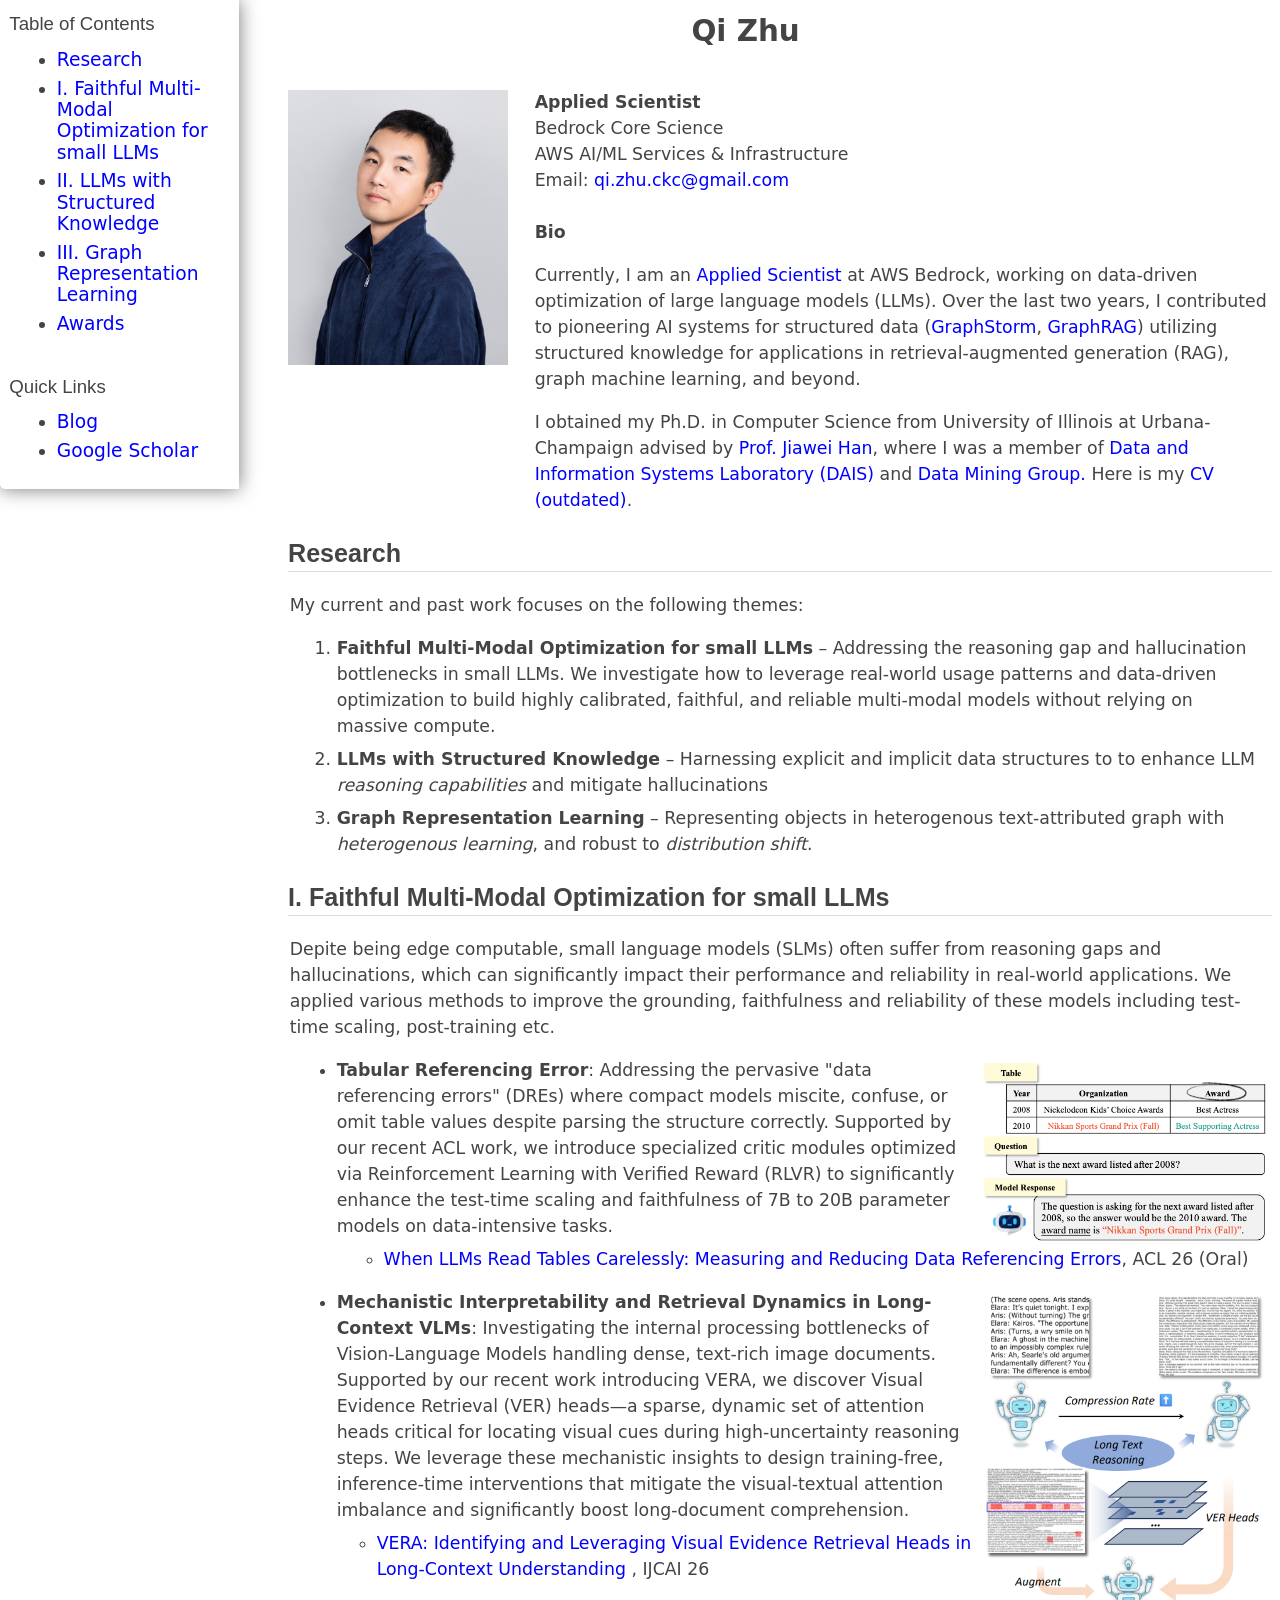
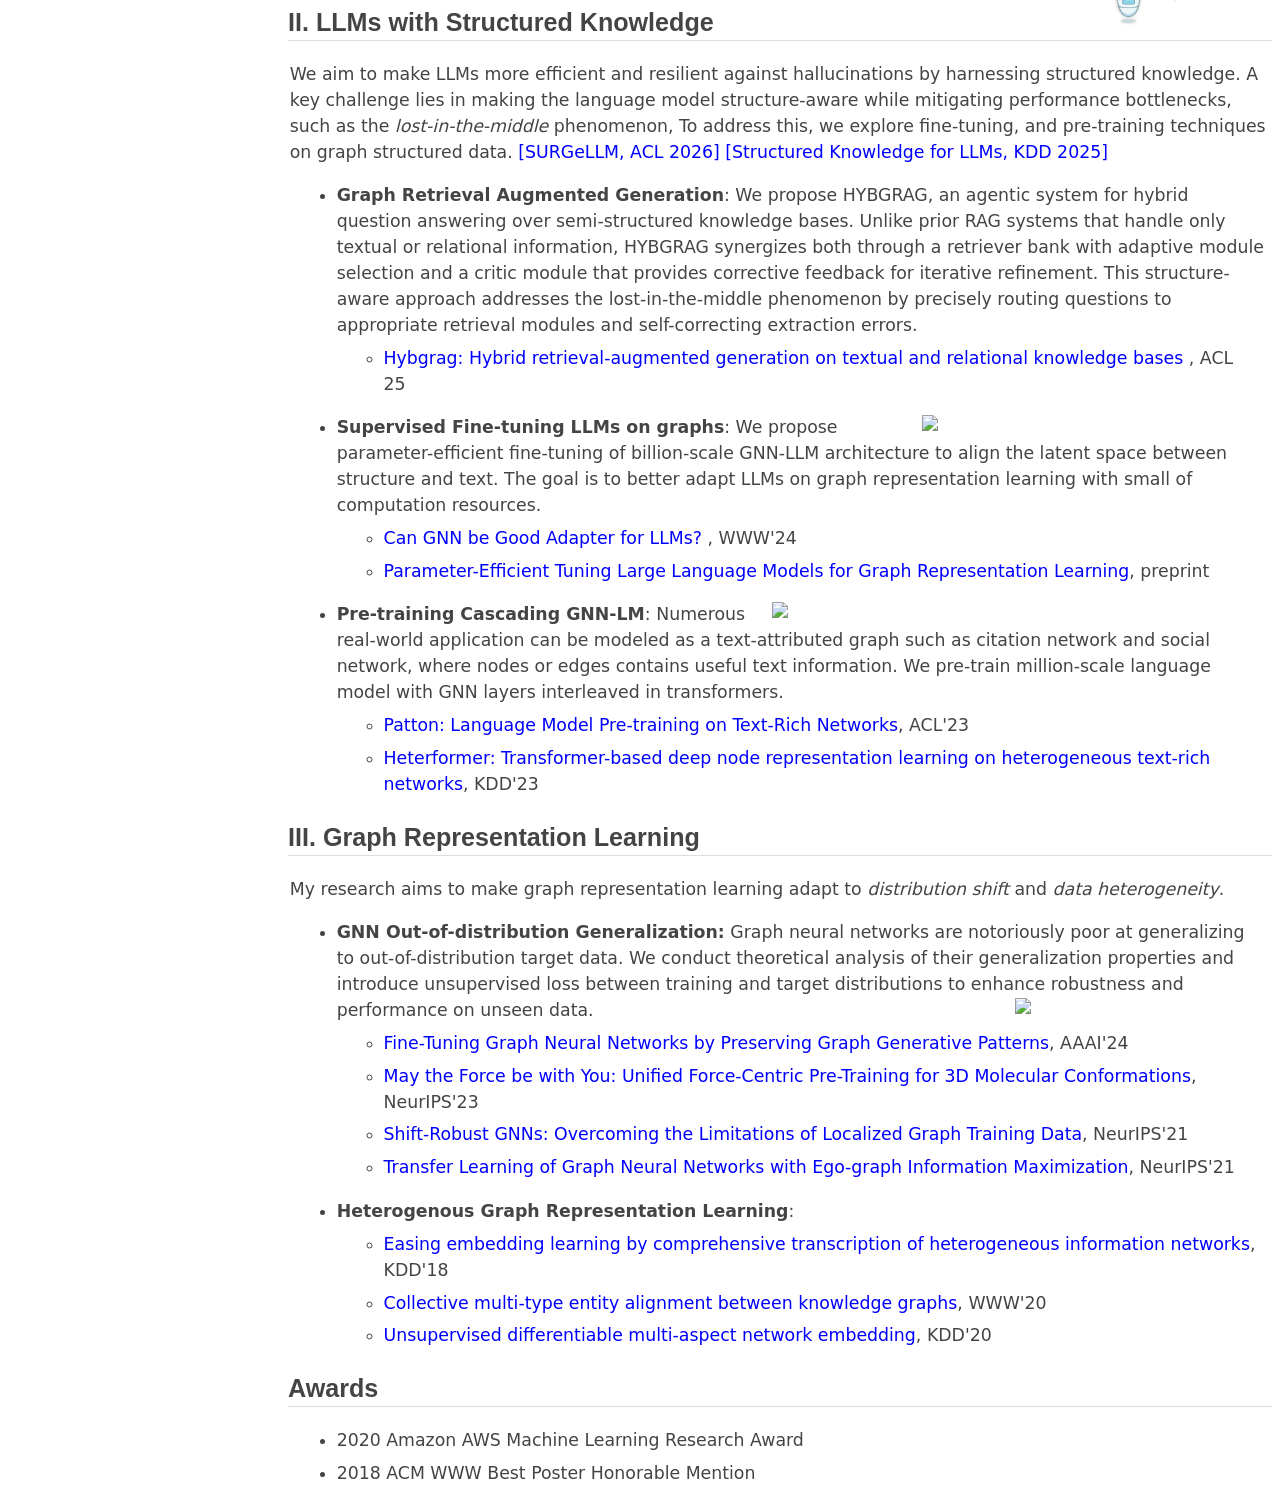
==== commit 14b5a4c9: "enable markdown style blog" ====
--- a/index.html
+++ b/index.html
@@ -291,7 +291,7 @@
   <ul class="org-ul">
   <li><b>Tabular Referencing Error</b>: Addressing the pervasive "data referencing errors" (DREs) where compact models miscite, confuse, or omit table values despite parsing the structure correctly. Supported by our recent ACL work, we introduce specialized critic modules optimized via Reinforcement Learning with Verified Reward (RLVR) to significantly enhance the test-time scaling and faithfulness of 7B to 20B parameter models on data-intensive tasks.
   <ul class="org-ul">
-  <li>When LLMs Read Tables Carelessly: Measuring and Reducing Data Referencing Errors, ACL 26 (Oral)</li>
+  <li><a href="https://aclanthology.org/2026.acl-long.762.pdf">When LLMs Read Tables Carelessly: Measuring and Reducing Data Referencing Errors</a>,  ACL 26 (Oral)</li>
   </ul></li>
   </ul>
 <img src="img/vera.png" class="wrap" width="300px"  />
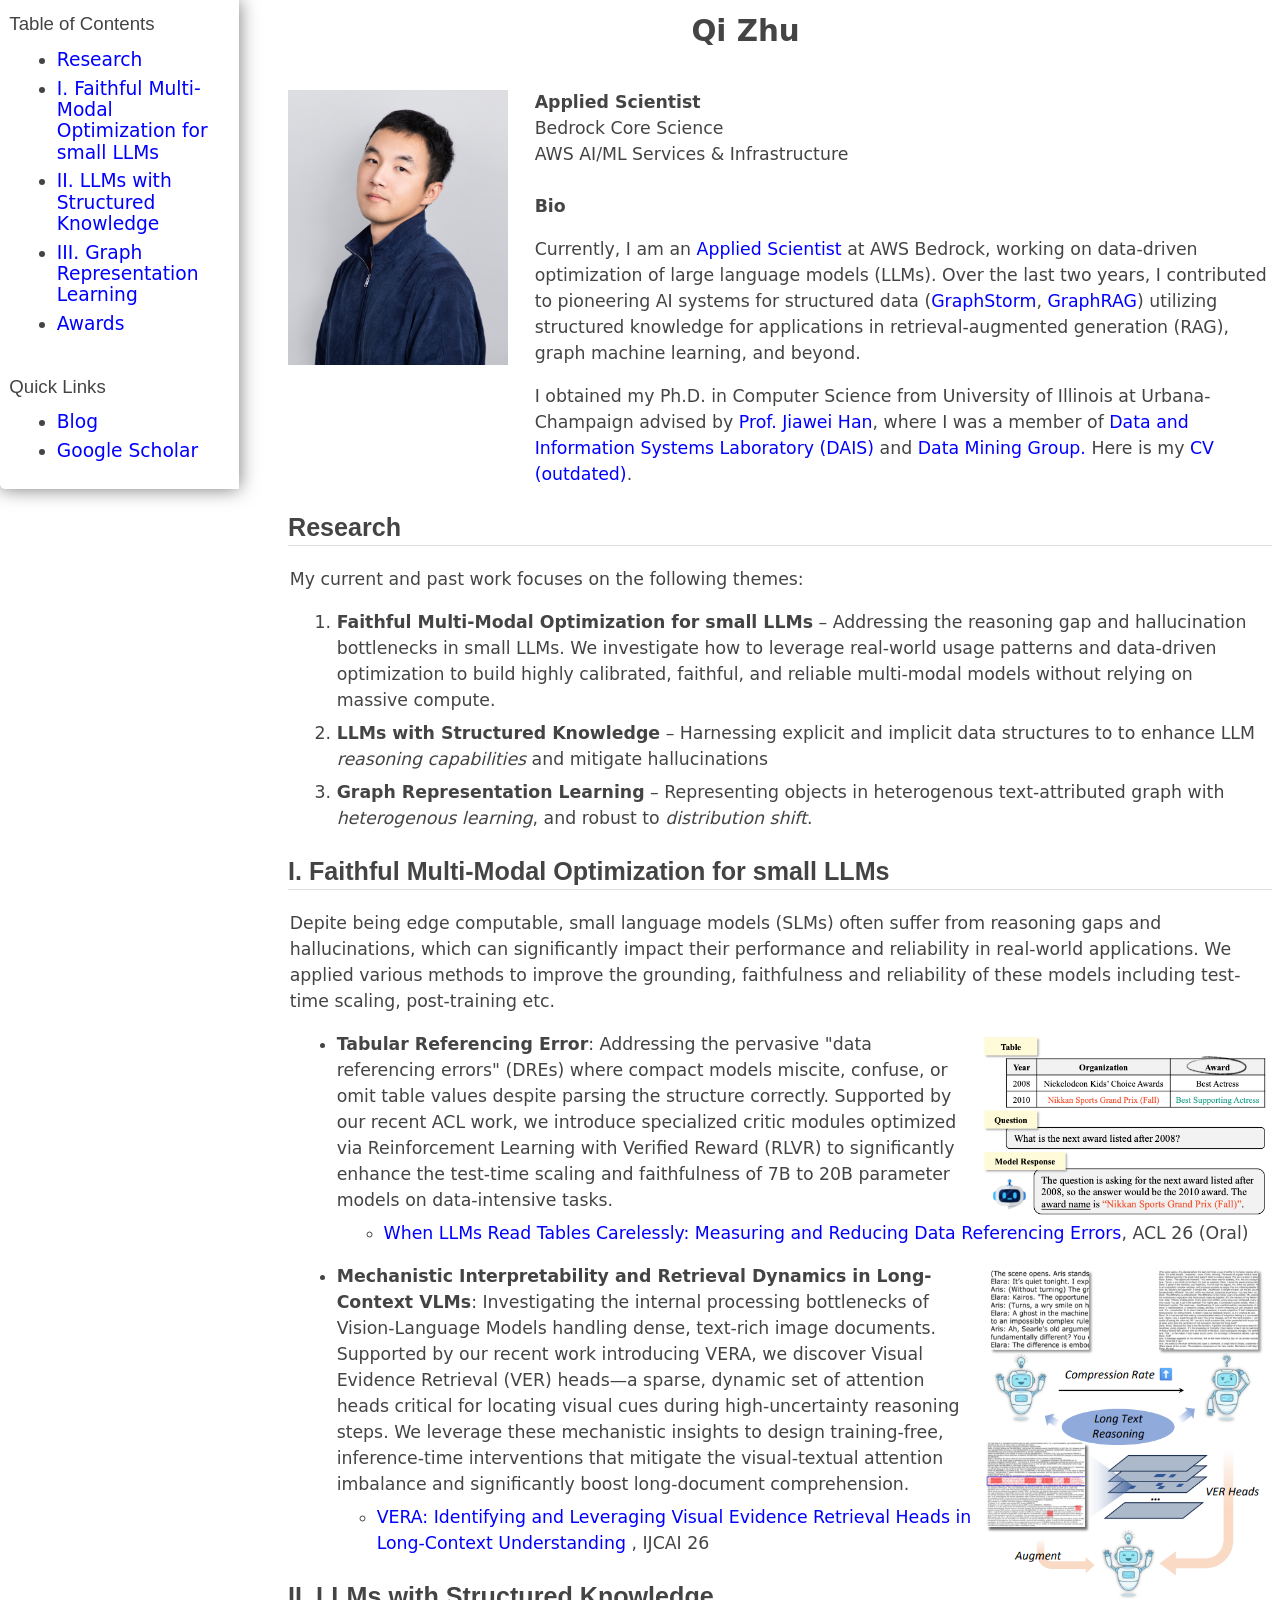
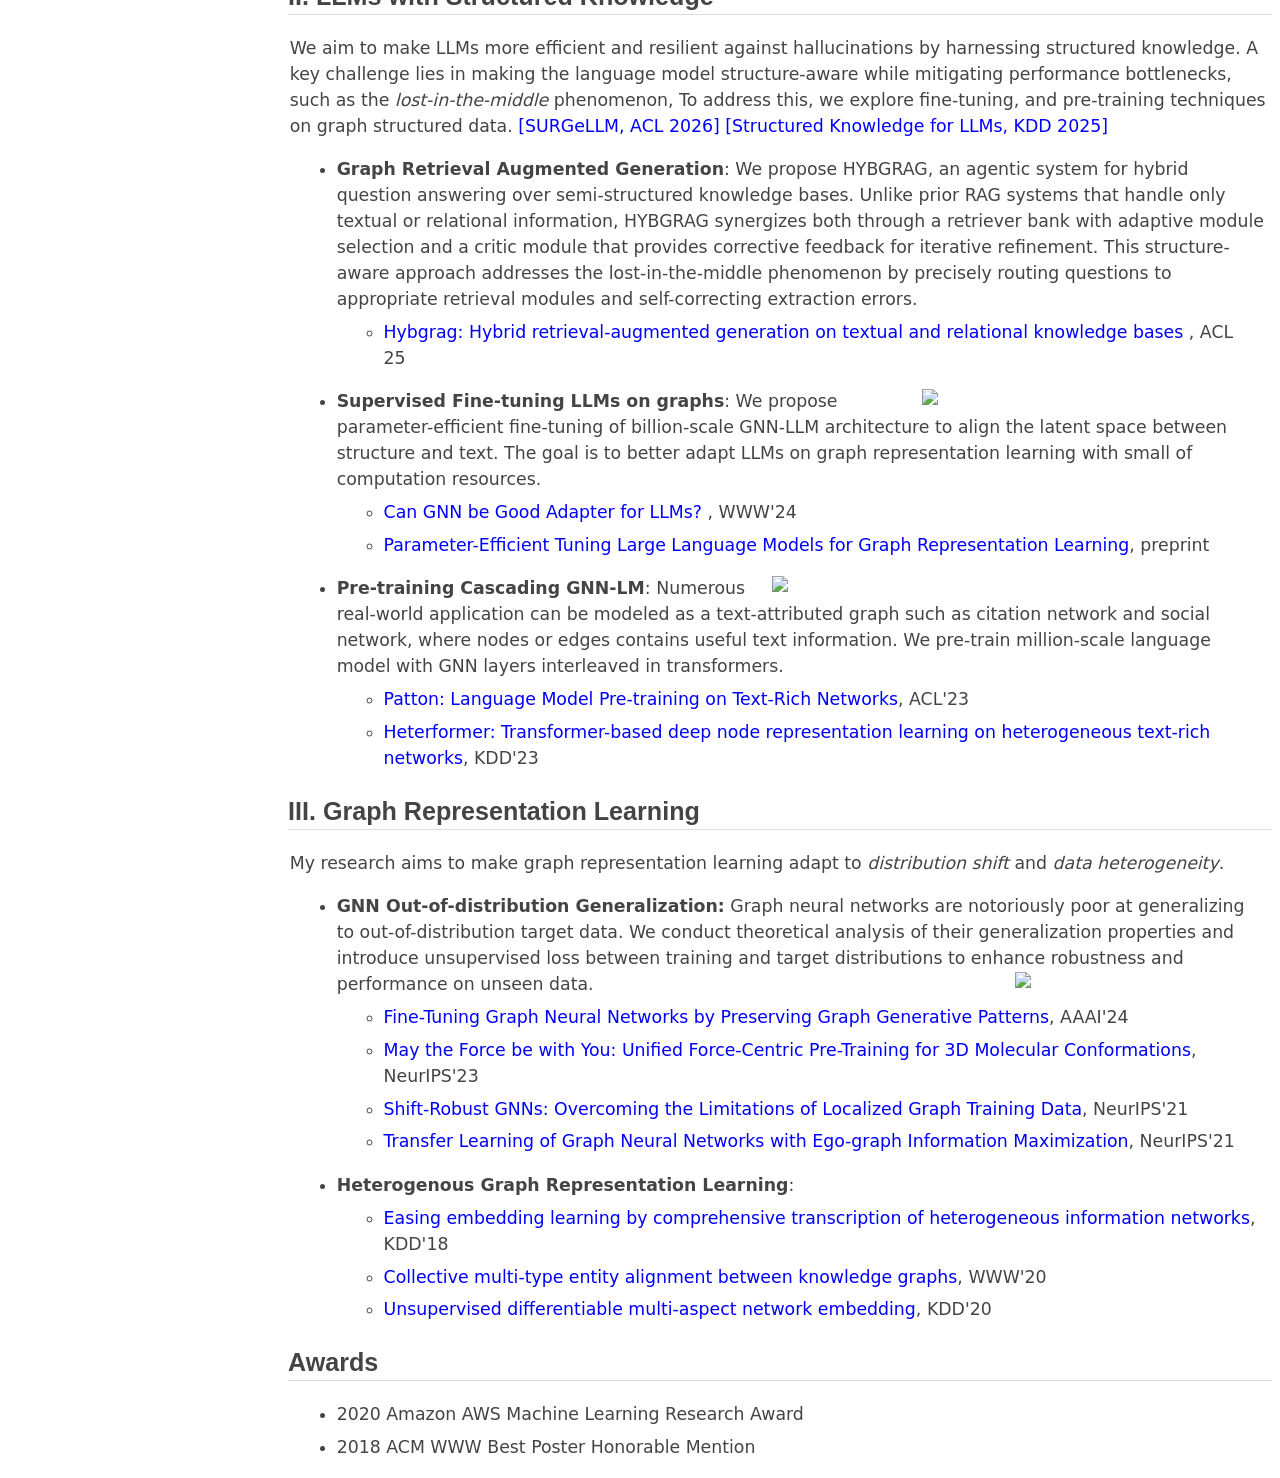
==== commit 874e3f5e: "Remove email address from index.html Removed email address from the contact section." ====
--- a/index.html
+++ b/index.html
@@ -237,7 +237,6 @@
 <!-- <a href="https://zju">Computer Science Department</a><br> -->
 <!-- Office: CODA E1358B<br>  -->
 <!--  Address: Urbana, IL 61820<br>  -->
-Email: <a href="mailto:qi.zhu.ckc@gmail.com">qi.zhu.ckc@gmail.com</a><br>
 <br>
 
 <b>Bio</b><br>
